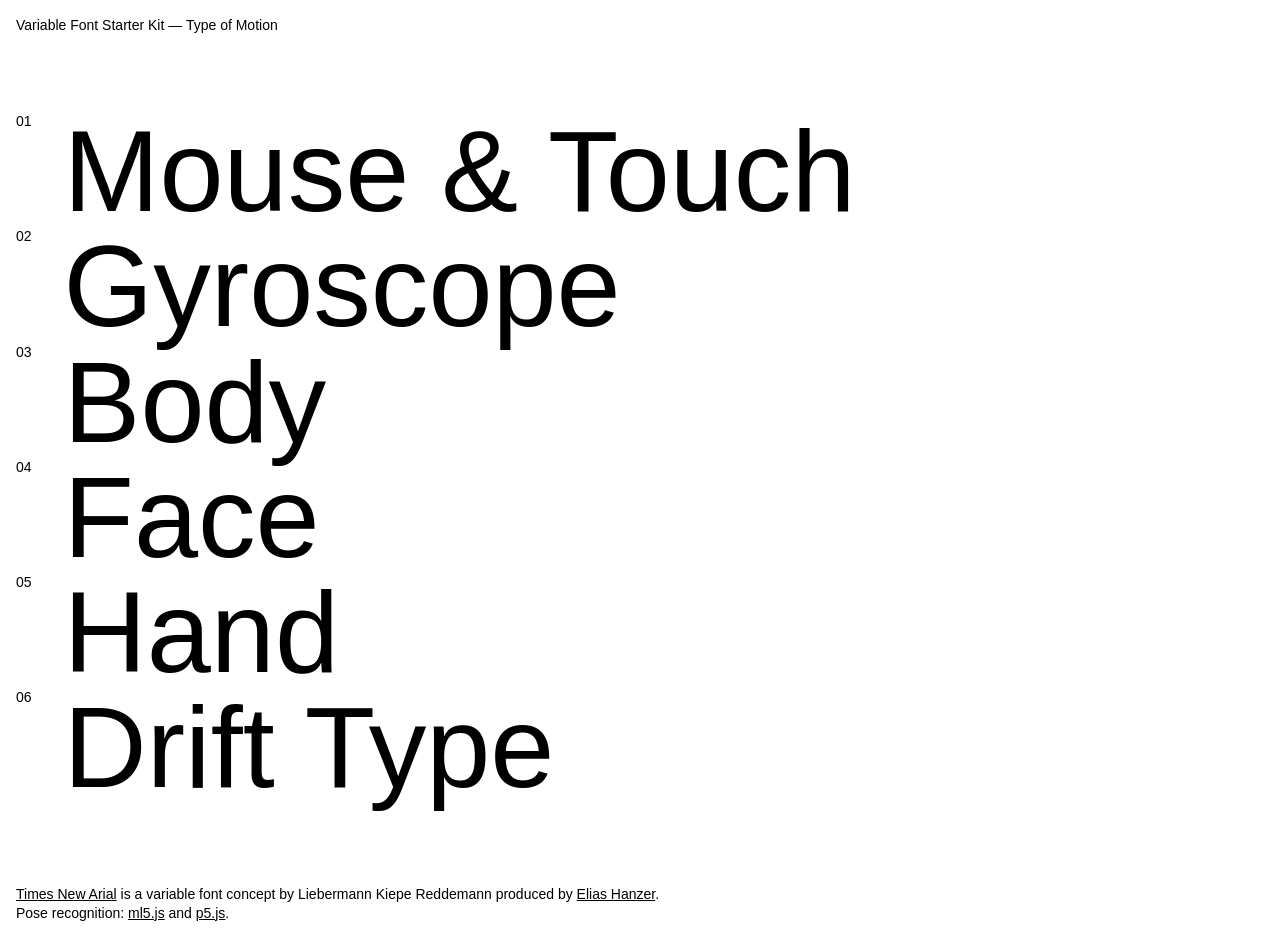
==== index.html @ db6c6ee9 "initial commit" ====
<!DOCTYPE html>
<html lang="en">
  <head>
    <meta charset="UTF-8">
    <meta name="viewport" content="width=device-width, initial-scale=1">
    <title>Variable Font Starter Kit</title>
    <link rel="stylesheet" href="shared/css/style.css">
    <style>
      /* page-specific: a list of links that change on hover */
      body {
        overflow: auto;
        touch-action: auto;
      }
      ol {
        list-style: none;
        margin: 0;
        padding: 4rem 1rem;
        font-size: 9vw;
        line-height: 1;
      }
      ol a {
        text-decoration: none;
        font-variation-settings: "srff" 0, "ital" 0;
        transition: font-variation-settings 0.4s;
      }
      ol a:hover,
      ol a:focus {
        font-variation-settings: "srff" 100, "ital" 100;
      }
      small {
        font-size: var(--ui-size);
        vertical-align: top;
      }
      .corner {
        position: static;
      }
    </style>
  </head>
  <body>

    <p class="corner">Variable Font Starter Kit — Type of Motion</p>

    <ol>
      <li><a href="01-mouse-touch/index.html"><small>01</small> Mouse & Touch</a></li>
      <li><a href="02-gyroscope/index.html"><small>02</small> Gyroscope</a></li>
      <li><a href="03-body/index.html"><small>03</small> Body</a></li>
      <li><a href="04-face/index.html"><small>04</small> Face</a></li>
      <li><a href="05-hand/index.html"><small>05</small> Hand</a></li>
      <li><a href="06-drift-type/index.html"><small>06</small> Drift Type</a></li>
    </ol>

    <p class="corner">
      <a href="https://timesnewarial.liebermannkiepereddemann.de/" target="_blank">Times New Arial</a>
      is a variable font concept by Liebermann Kiepe Reddemann
      produced by <a href="https://www.eliashanzer.com" target="_blank">Elias Hanzer</a>.<br>
      Pose recognition: <a href="https://ml5js.org" target="_blank">ml5.js</a>
      and <a href="https://p5js.org" target="_blank">p5.js</a>.
    </p>

  </body>
</html>
---- shared/css/style.css ----
/* ==========================================================
   Shared styles for all examples
   ========================================================== */

/* ---------- Font for the labels ----------
   (the font of the big text is loaded in sketch.js, see FONT_FILE)

   Times New Arial is a variable font concept by
   Liebermann Kiepe Reddemann produced by Elias Hanzer.
   https://timesnewarial.liebermannkiepereddemann.de/

   Axes:
   srff    0 … 100    0 = Arial, 100 = Times
   ital -100 … 100    -100 = slant left, 0 = upright, 100 = slant right
*/
@font-face {
  font-family: 'Times New Arial';
  src: url('../fonts/TimesNewArial/TimesNewArialVariable.woff2') format('woff2');
}

/* ---------- Variables you can change ---------- */
:root {
  --bg: #fff;
  --fg: #000;
  --type-size: 14vw; /* size of the big text */
  --ui-size: 14px; /* size of the small labels */
}

/* ---------- Base ---------- */
* {
  box-sizing: border-box;
}

html,
body {
  margin: 0;
  height: 100%;
}

body {
  background: var(--bg);
  color: var(--fg);
  font-family: 'Times New Arial', sans-serif;
  font-size: var(--ui-size);
  line-height: 1.3;
  overflow: hidden;
  touch-action: none; /* stop the page from scrolling on touch */
}

a {
  color: inherit;
}

/* ---------- The variable text ---------- */
.type {
  position: fixed;
  inset: 0;
  margin: 0;
  padding: 1rem;
  display: flex;
  align-items: center;
  justify-content: center;
  text-align: center;
  font-size: var(--type-size);
  font-weight: normal;
  line-height: 1;
  /* font-family and font-variation-settings are set in sketch.js */
  user-select: none;
}

/* ---------- Small labels in the four corners ---------- */
.corner {
  position: fixed;
  margin: 0;
  padding: 1rem;
  z-index: 1;
}

.top-left {
  top: 0;
  left: 0;
}
.top-right {
  top: 0;
  right: 0;
  text-align: right;
}
.bottom-left {
  bottom: 0;
  left: 0;
}
.bottom-right {
  bottom: 0;
  right: 0;
  text-align: right;
}

/* the live axis values */
.readout {
  font-variant-numeric: tabular-nums;
  white-space: pre;
}

/* ---------- Camera preview (pose examples) ---------- */
canvas {
  position: fixed;
  right: 1rem;
  bottom: 1rem;
  width: 200px !important;
  height: auto !important;
  filter: grayscale(1);
}

/* ---------- Button (gyroscope permission) ---------- */
button {
  font: inherit;
  color: inherit;
  background: none;
  border: 1px solid currentColor;
  padding: 0.3em 0.8em;
  cursor: pointer;
}
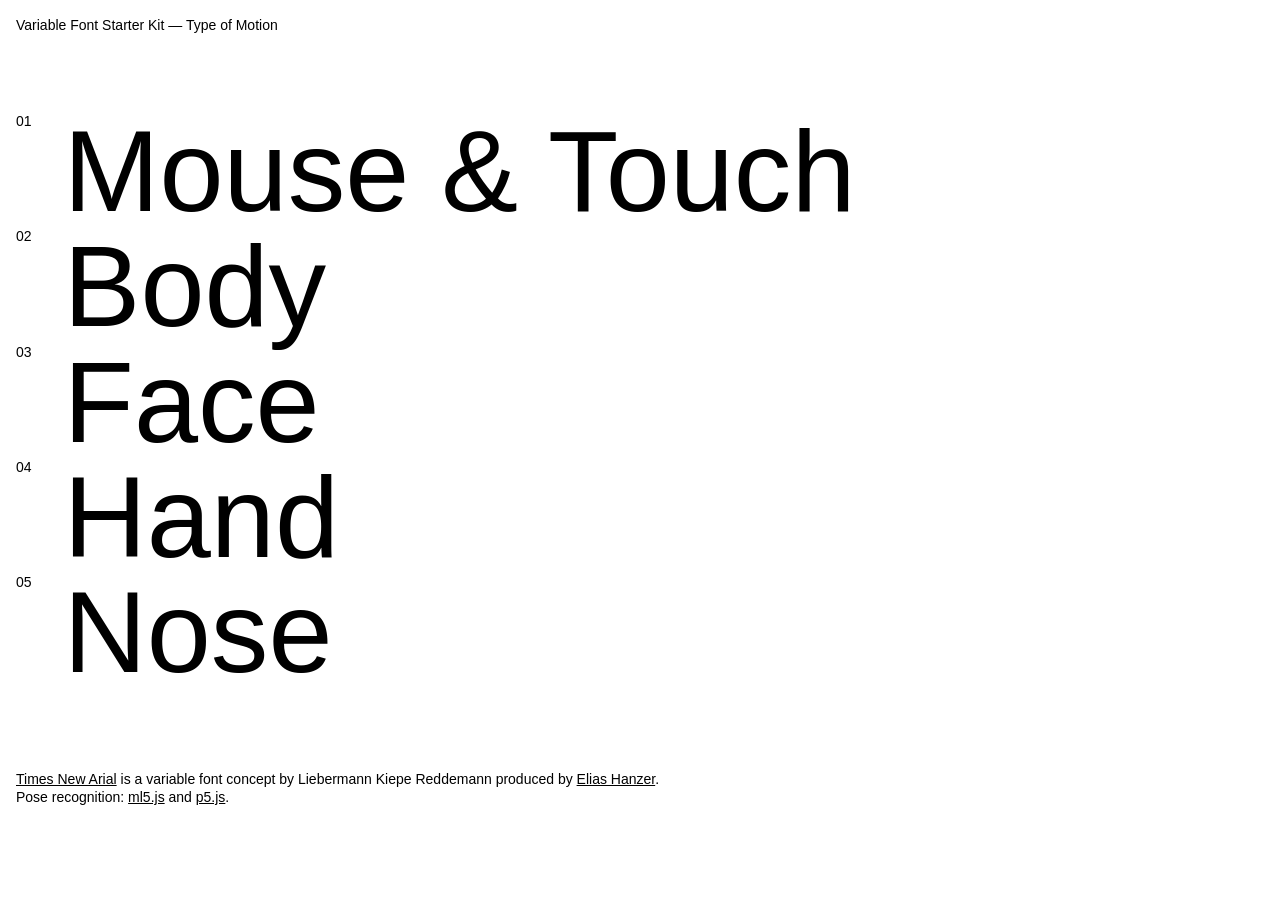
==== commit 0ba1a3ae: "refine" ====
--- a/index.html
+++ b/index.html
@@ -42,11 +42,10 @@
 
     <ol>
       <li><a href="01-mouse-touch/index.html"><small>01</small> Mouse & Touch</a></li>
-      <li><a href="02-gyroscope/index.html"><small>02</small> Gyroscope</a></li>
-      <li><a href="03-body/index.html"><small>03</small> Body</a></li>
-      <li><a href="04-face/index.html"><small>04</small> Face</a></li>
-      <li><a href="05-hand/index.html"><small>05</small> Hand</a></li>
-      <li><a href="06-drift-type/index.html"><small>06</small> Drift Type</a></li>
+      <li><a href="02-body/index.html"><small>02</small> Body</a></li>
+      <li><a href="03-face/index.html"><small>03</small> Face</a></li>
+      <li><a href="04-hand/index.html"><small>04</small> Hand</a></li>
+      <li><a href="05-nose/index.html"><small>05</small> Nose</a></li>
     </ol>
 
     <p class="corner">
--- a/shared/css/style.css
+++ b/shared/css/style.css
@@ -110,13 +110,3 @@
   height: auto !important;
   filter: grayscale(1);
 }
-
-/* ---------- Button (gyroscope permission) ---------- */
-button {
-  font: inherit;
-  color: inherit;
-  background: none;
-  border: 1px solid currentColor;
-  padding: 0.3em 0.8em;
-  cursor: pointer;
-}
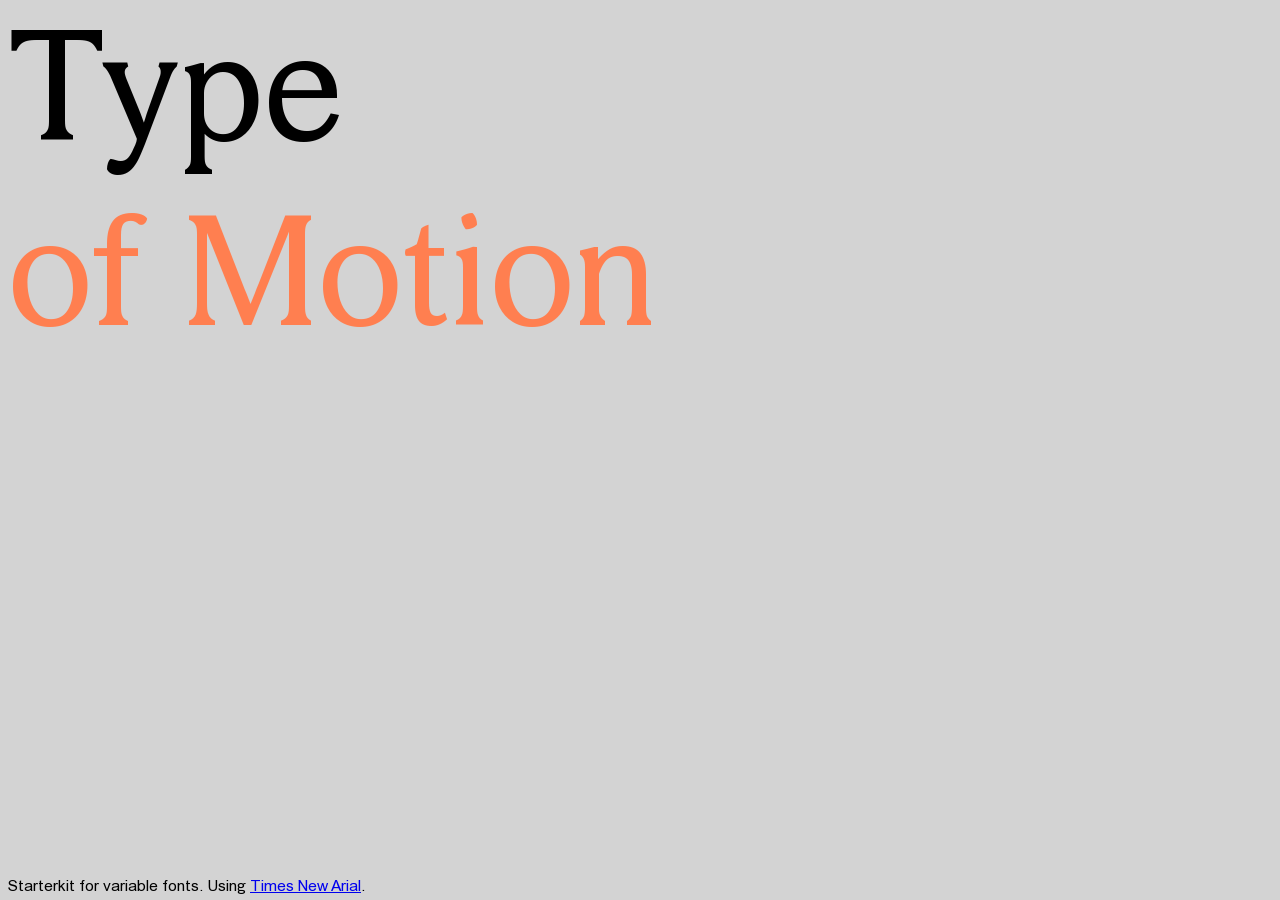
==== commit 04d146ce: "update starter kit" ====
--- a/index.html
+++ b/index.html
@@ -1,60 +1,29 @@
 <!DOCTYPE html>
 <html lang="en">
-  <head>
-    <meta charset="UTF-8">
-    <meta name="viewport" content="width=device-width, initial-scale=1">
-    <title>Variable Font Starter Kit</title>
-    <link rel="stylesheet" href="shared/css/style.css">
-    <style>
-      /* page-specific: a list of links that change on hover */
-      body {
-        overflow: auto;
-        touch-action: auto;
-      }
-      ol {
-        list-style: none;
-        margin: 0;
-        padding: 4rem 1rem;
-        font-size: 9vw;
-        line-height: 1;
-      }
-      ol a {
-        text-decoration: none;
-        font-variation-settings: "srff" 0, "ital" 0;
-        transition: font-variation-settings 0.4s;
-      }
-      ol a:hover,
-      ol a:focus {
-        font-variation-settings: "srff" 100, "ital" 100;
-      }
-      small {
-        font-size: var(--ui-size);
-        vertical-align: top;
-      }
-      .corner {
-        position: static;
-      }
-    </style>
-  </head>
-  <body>
 
-    <p class="corner">Variable Font Starter Kit — Type of Motion</p>
+<!-- META INFO -->
+<head>
+  <meta charset="UTF-8">
+  <meta name="viewport" content="width=device-width, initial-scale=1.0">
+  <title>Variable fonts</title>
 
-    <ol>
-      <li><a href="01-mouse-touch/index.html"><small>01</small> Mouse & Touch</a></li>
-      <li><a href="02-body/index.html"><small>02</small> Body</a></li>
-      <li><a href="03-face/index.html"><small>03</small> Face</a></li>
-      <li><a href="04-hand/index.html"><small>04</small> Hand</a></li>
-      <li><a href="05-nose/index.html"><small>05</small> Nose</a></li>
-    </ol>
+  <!-- link CSS styling-->
+  <link rel="stylesheet" href="style.css">
+</head>
 
-    <p class="corner">
-      <a href="https://timesnewarial.liebermannkiepereddemann.de/" target="_blank">Times New Arial</a>
-      is a variable font concept by Liebermann Kiepe Reddemann
-      produced by <a href="https://www.eliashanzer.com" target="_blank">Elias Hanzer</a>.<br>
-      Pose recognition: <a href="https://ml5js.org" target="_blank">ml5.js</a>
-      and <a href="https://p5js.org" target="_blank">p5.js</a>.
-    </p>
+<!-- BODY -->
+<body>
 
-  </body>
-</html>
+  <!-- text for mouse-interaction -->
+  <div id="mouse" class="text">Type</div>
+
+  <!-- text for animation -->
+  <div id="animate" class="text">of Motion</div>
+
+  <footer>Starterkit for variable fonts. Using <a href="https://timesnewarial.liebermannkiepereddemann.de/"
+      target="_blank" rel="noopener noreferrer">Times New Arial</a>.</footer>
+
+  <!-- link JS -->
+  <script src="main.js"></script>
+</body>
+</html>
--- a/style.css
+++ b/style.css
@@ -0,0 +1,84 @@
+/* LOAD FONT
+   Times New Arial is a variable font concept by
+   Liebermann Kiepe Reddemann produced by Elias Hanzer.
+   https://timesnewarial.liebermannkiepereddemann.de/
+
+   Axes:
+   srff    0 … 100    0 = Arial, 100 = Times
+   ital -100 … 100    -100 = slant left, 0 = upright, 100 = slant right
+*/
+
+@font-face {
+  font-family: 'Times New Arial';
+  src: url('fonts/TimesNewArial/TimesNewArialVariable.woff2') format('woff2');
+}
+
+/* BODY STYLING */
+body {
+  /* font */
+  font-family: 'Times New Arial', sans-serif;
+
+  /* color */
+  color: black;
+  background-color: lightgrey;
+  /* size in viewport width (vw) */
+  font-size: 12vw;
+
+  transition: all 0.3s ease-in-out;
+}
+
+/* TEXT STYLING */
+#mouse {
+}
+
+#animate {
+  color: coral;
+  /* animation: pulse 2s infinite; */
+}
+
+.text {
+  /* axis values come from CSS variables (changed in main.js) */
+  --srff: 50;
+  --ital: 0;
+  font-variation-settings:
+    'srff' var(--srff),
+    'ital' var(--ital);
+}
+
+footer {
+  font-size: 1rem;
+  position: fixed;
+  bottom: 0.2rem;
+}
+
+@keyframes pulse {
+  0% {
+    font-variation-settings:
+      'srff' 0,
+      'ital' 100;
+  }
+
+  25% {
+    font-variation-settings:
+      'srff' 50,
+      'ital' -100;
+  }
+
+  50% {
+    font-variation-settings:
+      'srff' 100,
+      'ital' 100;
+  }
+
+  75% {
+    font-variation-settings:
+      'srff' 50,
+      'ital' 0;
+  }
+
+  100% {
+    font-variation-settings:
+      'srff' 0,
+      'ital' 100;
+  }
+}
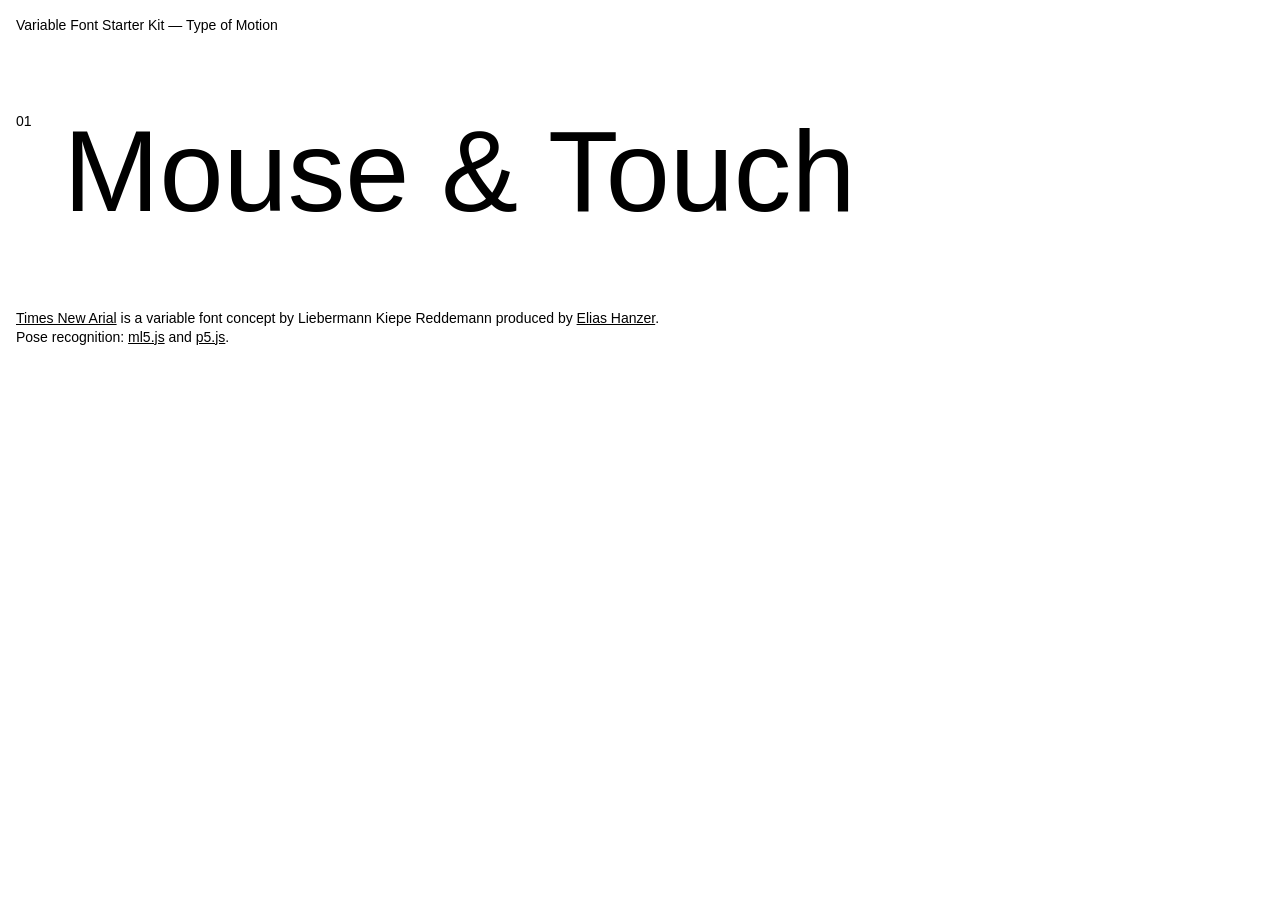
==== commit 367f656c: "edit starter kits" ====
--- a/index.html
+++ b/index.html
@@ -1,29 +1,61 @@
 <!DOCTYPE html>
 <html lang="en">
-
-<!-- META INFO -->
 <head>
   <meta charset="UTF-8">
-  <meta name="viewport" content="width=device-width, initial-scale=1.0">
-  <title>Variable fonts</title>
+  <meta name="viewport" content="width=device-width, initial-scale=1">
+  <title>Variable Font Starter Kit</title>
+  <link rel="stylesheet" href="shared/css/style.css">
+  <style>
+    /* page-specific: a list of links that change on hover */
+    body {
+      overflow: auto;
+      touch-action: auto;
+    }
 
-  <!-- link CSS styling-->
-  <link rel="stylesheet" href="style.css">
+    ol {
+      list-style: none;
+      margin: 0;
+      padding: 4rem 1rem;
+      font-size: 9vw;
+      line-height: 1;
+    }
+
+    ol a {
+      text-decoration: none;
+      font-variation-settings: "srff" 0, "ital" 0;
+      transition: font-variation-settings 0.4s;
+    }
+
+    ol a:hover,
+    ol a:focus {
+      font-variation-settings: "srff" 100, "ital" 100;
+    }
+
+    small {
+      font-size: var(--ui-size);
+      vertical-align: top;
+    }
+
+    .corner {
+      position: static;
+    }
+  </style>
 </head>
-
-<!-- BODY -->
 <body>
 
-  <!-- text for mouse-interaction -->
-  <div id="mouse" class="text">Type</div>
+  <p class="corner">Variable Font Starter Kit — Type of Motion</p>
 
-  <!-- text for animation -->
-  <div id="animate" class="text">of Motion</div>
+  <ol>
+    <li><a href="01-mouse-touch/index.html"><small>01</small> Mouse & Touch</a></li>
+  </ol>
 
-  <footer>Starterkit for variable fonts. Using <a href="https://timesnewarial.liebermannkiepereddemann.de/"
-      target="_blank" rel="noopener noreferrer">Times New Arial</a>.</footer>
+  <p class="corner">
+    <a href="https://timesnewarial.liebermannkiepereddemann.de/" target="_blank">Times New Arial</a>
+    is a variable font concept by Liebermann Kiepe Reddemann
+    produced by <a href="https://www.eliashanzer.com" target="_blank">Elias Hanzer</a>.<br>
+    Pose recognition: <a href="https://ml5js.org" target="_blank">ml5.js</a>
+    and <a href="https://p5js.org" target="_blank">p5.js</a>.
+  </p>
 
-  <!-- link JS -->
-  <script src="main.js"></script>
 </body>
 </html>
--- a/shared/css/style.css
+++ b/shared/css/style.css
@@ -0,0 +1,112 @@
+/* ==========================================================
+   Shared styles for all examples
+   ========================================================== */
+
+/* ---------- Font for the labels ----------
+   (the font of the big text is loaded in sketch.js, see FONT_FILE)
+
+   Times New Arial is a variable font concept by
+   Liebermann Kiepe Reddemann produced by Elias Hanzer.
+   https://timesnewarial.liebermannkiepereddemann.de/
+
+   Axes:
+   srff    0 … 100    0 = Arial, 100 = Times
+   ital -100 … 100    -100 = slant left, 0 = upright, 100 = slant right
+*/
+@font-face {
+  font-family: 'Times New Arial';
+  src: url('../fonts/TimesNewArial/TimesNewArialVariable.woff2') format('woff2');
+}
+
+/* ---------- Variables you can change ---------- */
+:root {
+  --bg: #fff;
+  --fg: #000;
+  --type-size: 14vw; /* size of the big text */
+  --ui-size: 14px; /* size of the small labels */
+}
+
+/* ---------- Base ---------- */
+* {
+  box-sizing: border-box;
+}
+
+html,
+body {
+  margin: 0;
+  height: 100%;
+}
+
+body {
+  background: var(--bg);
+  color: var(--fg);
+  font-family: 'Times New Arial', sans-serif;
+  font-size: var(--ui-size);
+  line-height: 1.3;
+  overflow: hidden;
+  touch-action: none; /* stop the page from scrolling on touch */
+}
+
+a {
+  color: inherit;
+}
+
+/* ---------- The variable text ---------- */
+.type {
+  position: fixed;
+  inset: 0;
+  margin: 0;
+  padding: 1rem;
+  display: flex;
+  align-items: center;
+  justify-content: center;
+  text-align: center;
+  font-size: var(--type-size);
+  font-weight: normal;
+  line-height: 1;
+  /* font-family and font-variation-settings are set in sketch.js */
+  user-select: none;
+}
+
+/* ---------- Small labels in the four corners ---------- */
+.corner {
+  position: fixed;
+  margin: 0;
+  padding: 1rem;
+  z-index: 1;
+}
+
+.top-left {
+  top: 0;
+  left: 0;
+}
+.top-right {
+  top: 0;
+  right: 0;
+  text-align: right;
+}
+.bottom-left {
+  bottom: 0;
+  left: 0;
+}
+.bottom-right {
+  bottom: 0;
+  right: 0;
+  text-align: right;
+}
+
+/* the live axis values */
+.readout {
+  font-variant-numeric: tabular-nums;
+  white-space: pre;
+}
+
+/* ---------- Camera preview (pose examples) ---------- */
+canvas {
+  position: fixed;
+  right: 1rem;
+  bottom: 1rem;
+  width: 200px !important;
+  height: auto !important;
+  filter: grayscale(1);
+}
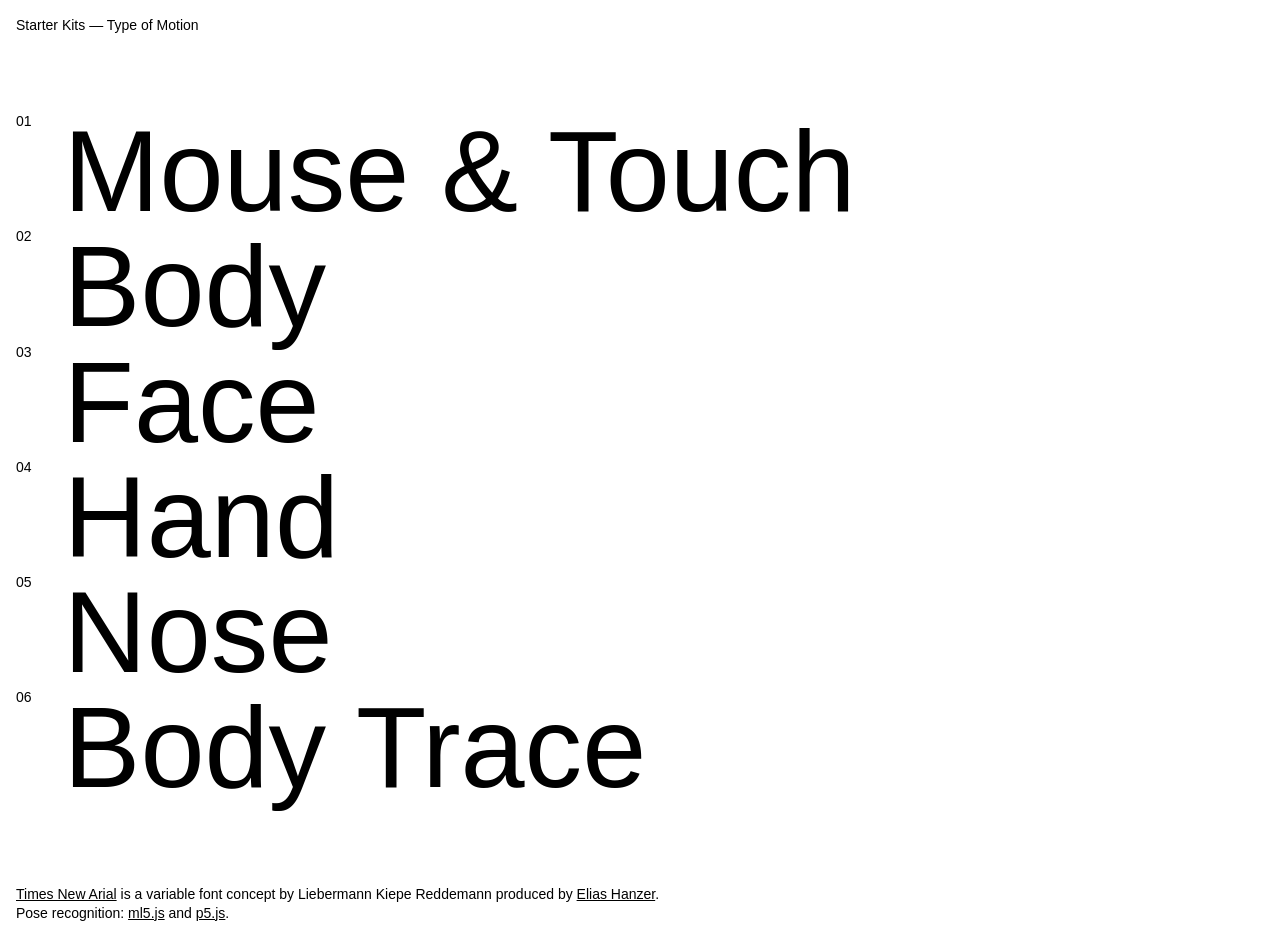
==== commit e1a99293: "add examples" ====
--- a/index.html
+++ b/index.html
@@ -3,7 +3,7 @@
 <head>
   <meta charset="UTF-8">
   <meta name="viewport" content="width=device-width, initial-scale=1">
-  <title>Variable Font Starter Kit</title>
+  <title>Type of Motion — Starter Kits</title>
   <link rel="stylesheet" href="shared/css/style.css">
   <style>
     /* page-specific: a list of links that change on hover */
@@ -43,10 +43,15 @@
 </head>
 <body>
 
-  <p class="corner">Variable Font Starter Kit — Type of Motion</p>
+  <p class="corner">Starter Kits — Type of Motion</p>
 
   <ol>
     <li><a href="01-mouse-touch/index.html"><small>01</small> Mouse & Touch</a></li>
+    <li><a href="02-body/index.html"><small>02</small> Body</a></li>
+    <li><a href="03-face/index.html"><small>03</small> Face</a></li>
+    <li><a href="04-hand/index.html"><small>04</small> Hand</a></li>
+    <li><a href="05-nose/index.html"><small>05</small> Nose</a></li>
+    <li><a href="06-body-trace/index.html"><small>06</small> Body Trace</a></li>
   </ol>
 
   <p class="corner">
--- a/shared/css/style.css
+++ b/shared/css/style.css
@@ -101,12 +101,13 @@
   white-space: pre;
 }
 
-/* ---------- Camera preview (pose examples) ---------- */
+/* ---------- p5 canvas (pose examples) ----------
+   the canvas is 640 × 480 (like the video),
+   here it is scaled up to fill the window */
 canvas {
   position: fixed;
-  right: 1rem;
-  bottom: 1rem;
-  width: 200px !important;
-  height: auto !important;
-  filter: grayscale(1);
+  inset: 0;
+  width: 100% !important;
+  height: 100% !important;
+  object-fit: contain;
 }
